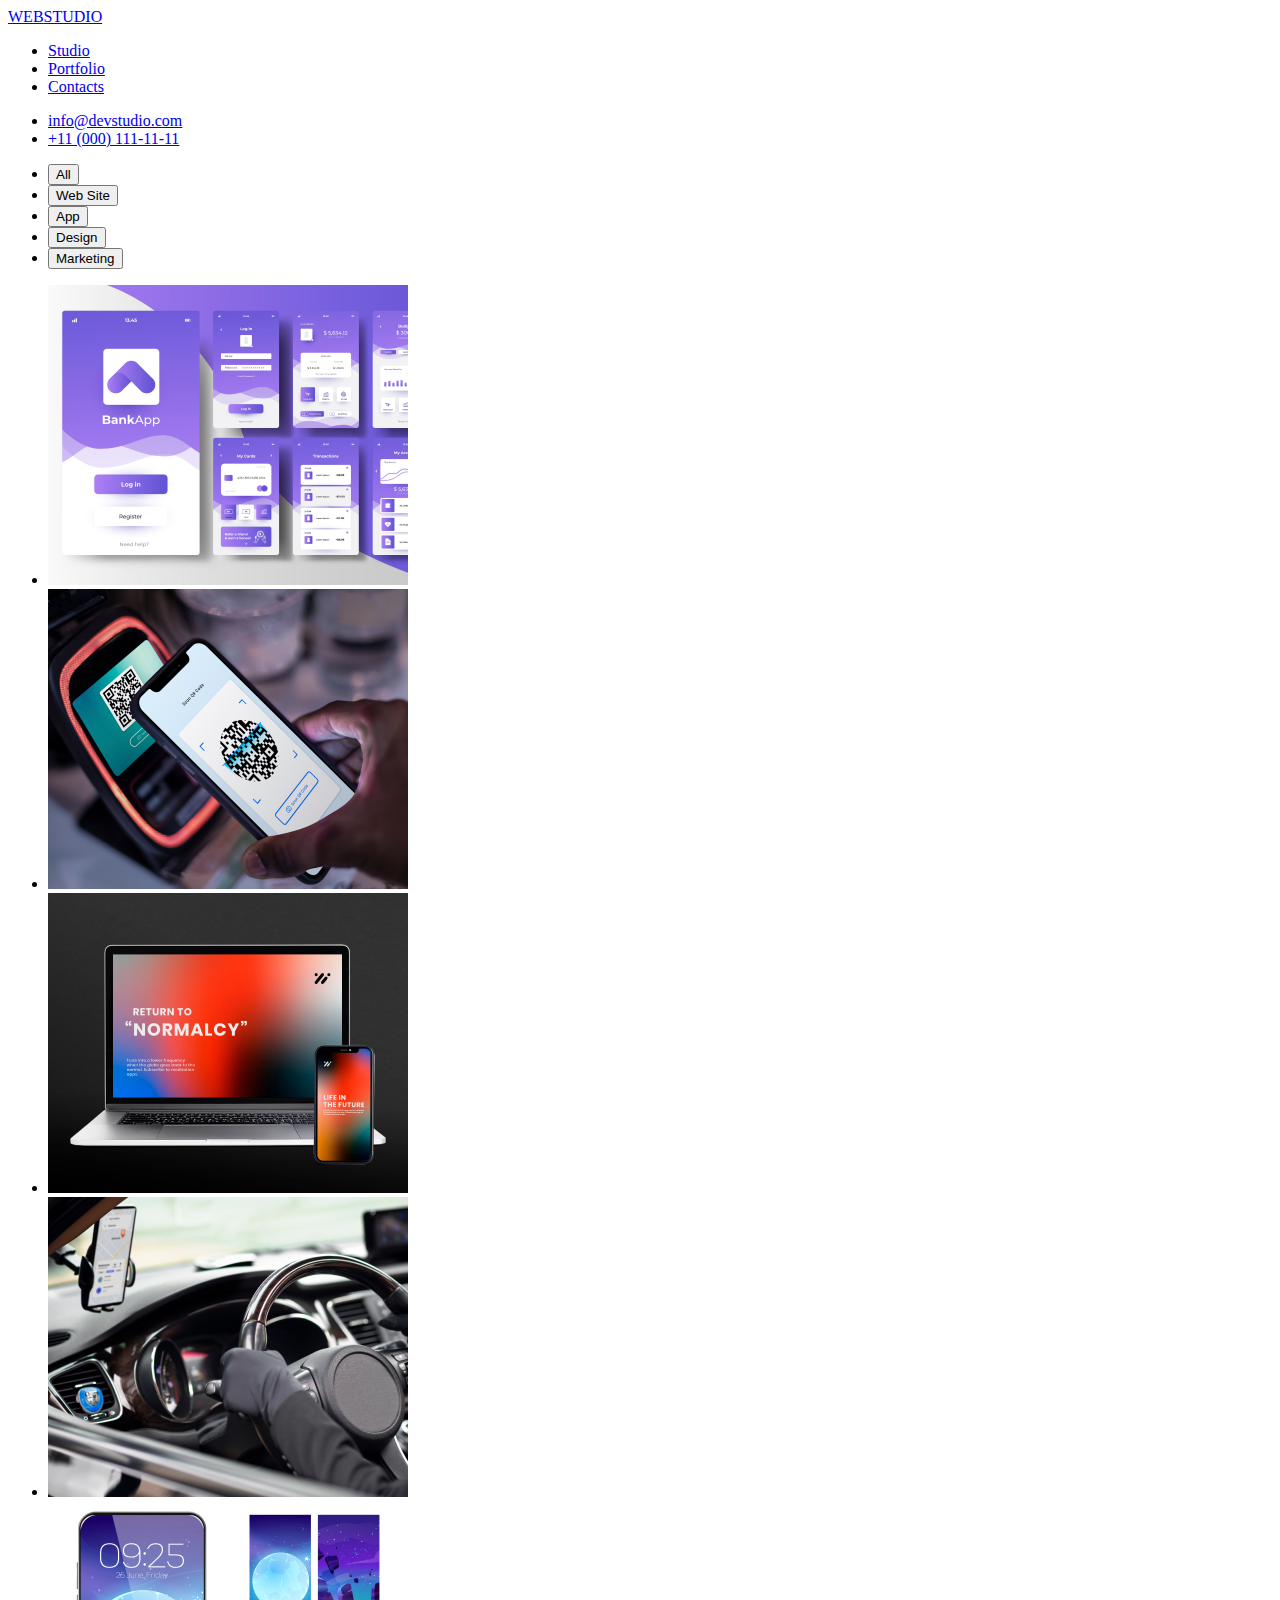
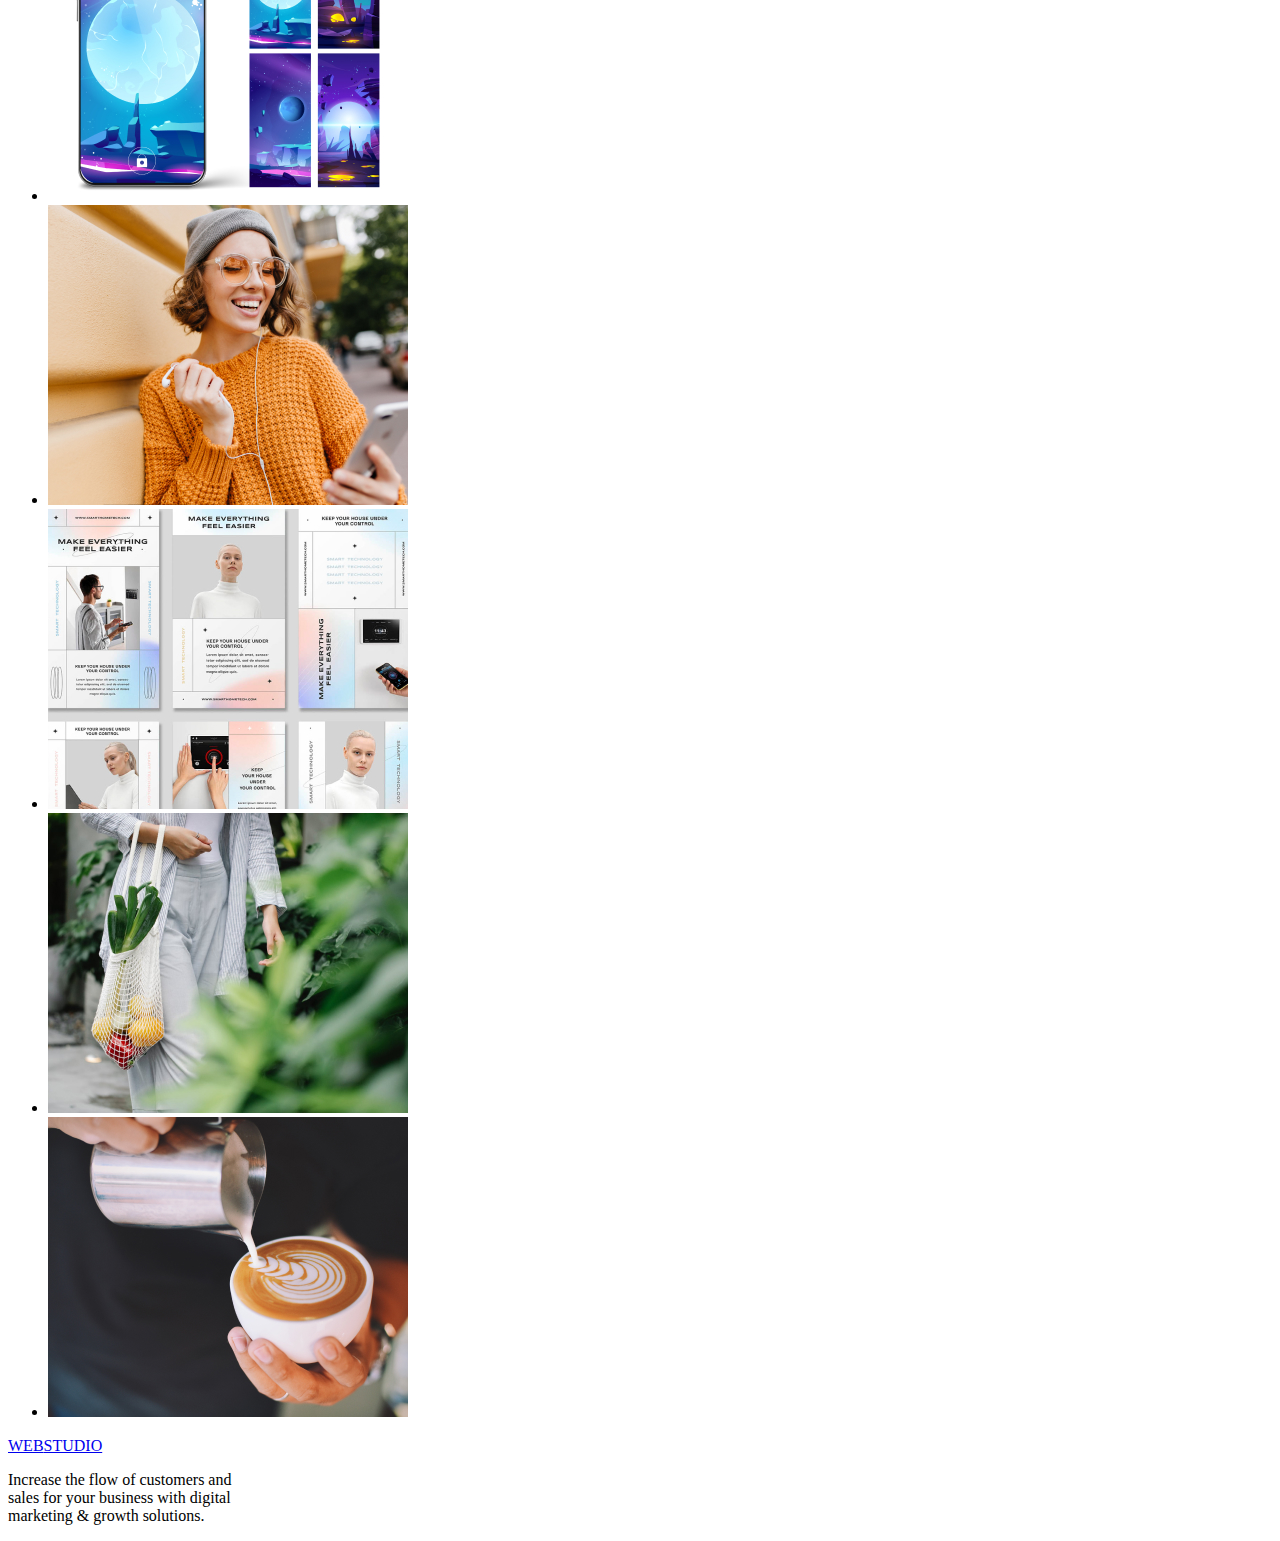
==== portfolio.html @ 727b055b "Initial commit" ====
<!DOCTYPE html>
<html lang="en">
  <head>
    <meta charset="UTF-8" />
    <meta name="viewport" content="width=device-width, initial-scale=1.0" />
    <title>Portfolio</title>
  </head>
  <body>
    <header>
      <nav class="main">
        <a href="#" class="logo"><span>WEB</span>STUDIO</a>
        <ul class="main-navigation">
          <li><a href="./index.html">Studio</a></li>
          <li><a href="/">Portfolio</a></li>
          <li><a href="#">Contacts</a></li>
        </ul>
      </nav>

      <!-- 
        contacts
      -->

      <ul class="main-contacts">
        <li>
          <a href="mailto:info@devstudio.com" class="">info@devstudio.com</a>
        </li>
        <li><a href="tel:+11(000)111-11-11">+11 (000) 111-11-11</a></li>
      </ul>
    </header>

    <!-- 
      main
      -->
    <main>
      <section>
        <ul>
          <li><button type="button">All</button></li>
          <li><button type="button">Web Site</button></li>
          <li><button type="button">App</button></li>
          <li><button type="button">Design</button></li>
          <li><button type="button">Marketing</button></li>
        </ul>
      </section>

      <section>
        <ul>
          <li>
            <img
              src="images/bank-interface.jpg"
              alt="Banking App Interface Concept"
              width="360"
            />
          </li>
          <li>
            <img src="images/cashless.jpg" alt="Cashless Payment" width="360" />
          </li>
          <li>
            <img
              src="images/meditation-app.jpg"
              alt="Meditation App"
              width="360"
            />
          </li>
          <li>
            <img src="images/taxi-service.jpg" alt="Taxi Service" width="360" />
          </li>
          <li>
            <img
              src="images/phone-screen.jpg"
              alt="Screen Illustrations"
              width="360"
            />
          </li>
          <li>
            <img src="images/happy.jpg" alt="Happy person" width="360" />
          </li>
          <li>
            <img
              src="images/instagram-concept.jpg"
              alt="Instagram Concept"
              width="360"
            />
          </li>
          <li>
            <img src="images/organic-food.jpg" alt="Organic Food" width="360" />
          </li>
          <li>
            <img src="images/coffee.jpg" alt="Coffee" width="360" />
          </li>
        </ul>
      </section>
    </main>
    <!-- 
        main
      -->
    <footer>
      <a href="#"><span>WEB</span>STUDIO</a>
      <p>
        Increase the flow of customers and<br />
        sales for your business with digital<br />
        marketing & growth solutions.
      </p>
    </footer>
  </body>
</html>
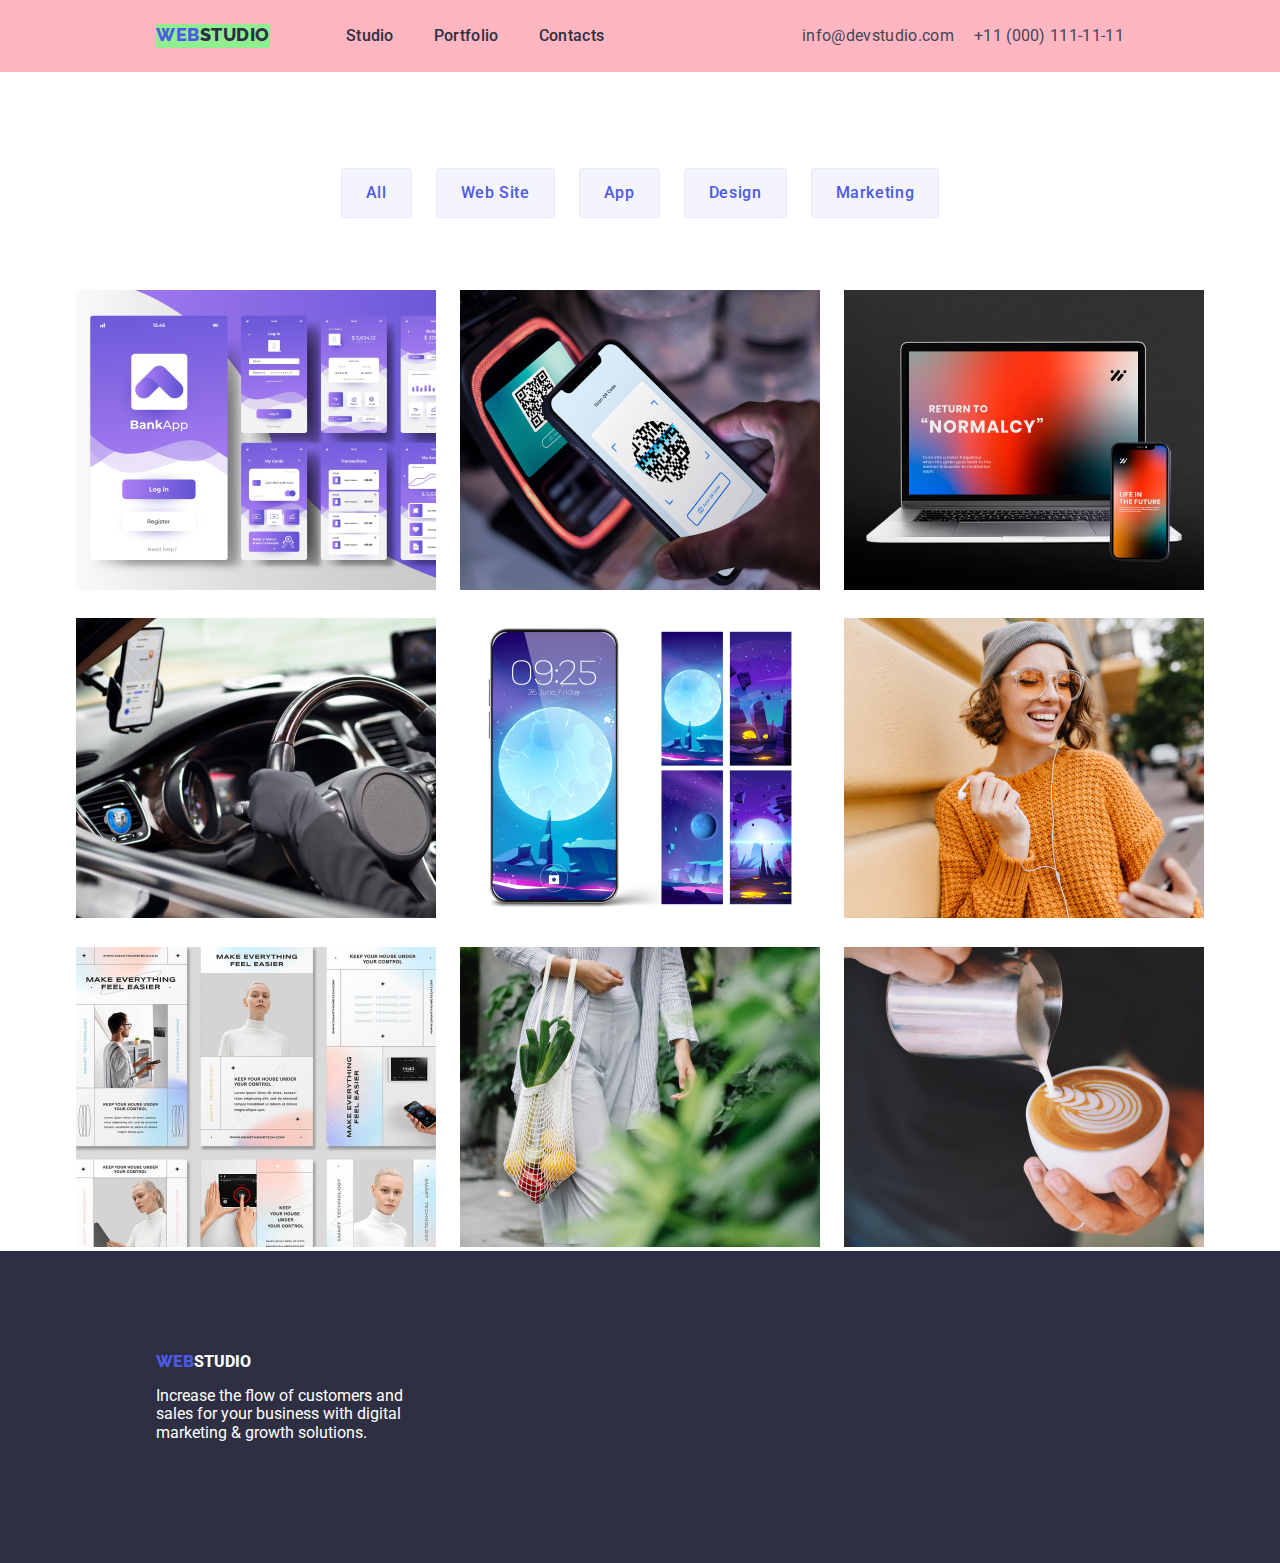
==== commit 4c81056a: "edit" ====
--- a/portfolio.html
+++ b/portfolio.html
@@ -3,21 +3,38 @@
   <head>
     <meta charset="UTF-8" />
     <meta name="viewport" content="width=device-width, initial-scale=1.0" />
-    <title>Portfolio</title>
+    <title>Web Studio</title>
+
+    <link rel="preconnect" href="https://fonts.googleapis.com" />
+    <link rel="preconnect" href="https://fonts.gstatic.com" crossorigin />
+    <link
+      href="https://fonts.googleapis.com/css2?family=Raleway:wght@800&family=Roboto:wght@400;500;700;900&display=swap"
+      rel="stylesheet"
+    />
+
+    <link
+      rel="stylesheet"
+      href="https://cdnjs.cloudflare.com/ajax/libs/modern-normalize/1.0.0/modern-normalize.min.css"
+    />
+    <link rel="stylesheet" href="./css/styles.css" />
   </head>
   <body>
     <header>
+      <!-- 
+        HEADER
+      -->
+
       <nav class="main">
         <a href="#" class="logo"><span>WEB</span>STUDIO</a>
         <ul class="main-navigation">
           <li><a href="./index.html">Studio</a></li>
-          <li><a href="/">Portfolio</a></li>
+          <li><a href="./portfolio.html">Portfolio</a></li>
           <li><a href="#">Contacts</a></li>
         </ul>
       </nav>
 
       <!-- 
-        contacts
+        CONTACTS
       -->
 
       <ul class="main-contacts">
@@ -33,17 +50,17 @@
       -->
     <main>
       <section>
-        <ul>
-          <li><button type="button">All</button></li>
-          <li><button type="button">Web Site</button></li>
-          <li><button type="button">App</button></li>
-          <li><button type="button">Design</button></li>
-          <li><button type="button">Marketing</button></li>
+        <ul class="btn-port-list">
+          <li><button type="button" class="btn-port">All</button></li>
+          <li><button type="button" class="btn-port">Web Site</button></li>
+          <li><button type="button" class="btn-port">App</button></li>
+          <li><button type="button" class="btn-port">Design</button></li>
+          <li><button type="button" class="btn-port">Marketing</button></li>
         </ul>
       </section>
 
-      <section>
-        <ul>
+      <section class="option">
+        <ul class="option-list">
           <li>
             <img
               src="images/bank-interface.jpg"
@@ -94,12 +111,14 @@
         main
       -->
     <footer>
-      <a href="#"><span>WEB</span>STUDIO</a>
-      <p>
-        Increase the flow of customers and<br />
-        sales for your business with digital<br />
-        marketing & growth solutions.
-      </p>
+      <div>
+        <a href="#"><span>WEB</span>STUDIO</a>
+        <p>
+          Increase the flow of customers and<br />
+          sales for your business with digital<br />
+          marketing & growth solutions.
+        </p>
+      </div>
     </footer>
   </body>
 </html>
--- a/css/styles.css
+++ b/css/styles.css
@@ -0,0 +1,388 @@
+:root {
+  --IRIS: #4d5ae5;
+  --NAVYBLUE: #2e2f42;
+  --OCEAN: #404bbf;
+  --SLATE: #434455;
+  --CLOUD: #f4f4fd;
+  --CORNFLOWER: #e7e9fc;
+}
+
+/* Global styles */
+
+body {
+  font-family: Roboto, sans-serif;
+}
+
+ul {
+  list-style: none;
+  padding: 0;
+  margin: 0;
+}
+
+a {
+  text-decoration: none;
+}
+
+/* Start of Header */
+
+header {
+  display: flex;
+  justify-content: space-between;
+  height: 72px;
+  background-color: lightpink;
+  margin-bottom: 0;
+  align-items: center;
+}
+
+.main {
+  display: flex;
+  margin-left: 156px;
+}
+
+.main-navigation {
+  margin-top: 0px;
+  margin-bottom: 0px;
+  list-style: none;
+  display: flex;
+}
+
+.main-contacts {
+  display: flex;
+  margin-right: 136px;
+}
+
+.logo {
+  text-decoration: none;
+  color: var(--NAVYBLUE);
+  font-size: 18px;
+  font-family: Raleway;
+  font-weight: 800;
+  margin-bottom: 0px;
+  line-height: 21px;
+  letter-spacing: 0.54px;
+  display: flex;
+  background-color: lightgreen;
+  margin-right: 56px;
+}
+.logo span {
+  color: var(--IRIS);
+}
+
+.main-navigation a:hover,
+.main-navigation a:focus {
+  color: var(--OCEAN);
+}
+
+.main-contacts a:hover,
+.main-contacts a:focus {
+  color: var(--OCEAN);
+}
+
+.main-navigation > li > a {
+  color: var(--NAVYBLUE);
+  font-size: 16px;
+  font-family: Roboto;
+  font-weight: 500;
+  line-height: 24px;
+  letter-spacing: 0.32px;
+  padding: 20px;
+}
+
+.main-navigation:active {
+  color: var(--OCEAN);
+}
+
+.main-contacts > li > a {
+  color: var(--SLATE);
+  line-height: 24px;
+  letter-spacing: 0.32px;
+  margin-right: 20px;
+}
+
+/* END OF HEADER */
+
+/* START OF BIG HEADING */
+
+.title {
+  background-color: var(--NAVYBLUE);
+  margin-top: 0;
+  height: 600px;
+  display: flex;
+  flex-direction: column;
+  align-items: center;
+  justify-content: center;
+}
+
+.title-text {
+  display: flex;
+  color: white;
+  font-size: 56px;
+  font-weight: 700;
+  line-height: 60px;
+  letter-spacing: 1.12px;
+  text-align: center;
+  margin: 0 0 48px 0;
+}
+
+.btn:hover,
+.btn:focus {
+  background-color: var(--OCEAN);
+}
+
+.btn {
+  color: white;
+  background-color: var(--IRIS);
+  font-family: inherit;
+  font-weight: 500;
+  border-width: 0;
+  line-height: 24px;
+  letter-spacing: 0.64px;
+  border-radius: 4px;
+  display: flex;
+  box-shadow: 0px 4px 4px 0px rgba(0, 0, 0, 0.15);
+  padding: 16px 32px;
+  font-size: 16px;
+}
+
+/* END OF BIG HEADING */
+
+/* START OF SOLUTIONS SECTION */
+
+.solutions {
+  display: flex;
+  background-color: lightgreen;
+  justify-content: center;
+  margin-top: 120px;
+  height: 104px;
+}
+
+.solutions h3 {
+  color: var(--NAVYBLUE);
+  font-size: 20px;
+  font-family: Roboto;
+  font-weight: 500;
+  line-height: 24px;
+  letter-spacing: 0.4px;
+}
+
+.solutions-main {
+  margin-top: 0;
+  display: flex;
+  gap: 24px;
+  justify-content: center;
+  align-items: center;
+}
+
+.solutions h3 {
+  margin: 0;
+}
+
+h3 {
+  background-color: lightgray;
+}
+
+.solutions-sub {
+  display: flex;
+  width: 264px;
+  height: 104px;
+  flex-direction: column;
+  gap: 8px;
+  box-sizing: border-box;
+}
+
+.solutions p {
+  color: var(--SLATE);
+  line-height: 24px;
+  letter-spacing: 0.32px;
+  font-family: Roboto;
+  font-size: 16px;
+  font-style: normal;
+  font-weight: 400;
+  background-color: lightsalmon;
+  margin: 0;
+}
+
+/* END OF SOLUTIONS SECTION */
+
+/*
+        WHAT ARE WE DOING
+      */
+
+.services h2,
+.team h2 {
+  text-align: center;
+  color: var(--NAVYBLUE);
+  font-weight: 700;
+  font-size: 36px;
+  font-family: Roboto;
+  font-style: normal;
+  text-transform: capitalize;
+  line-height: 40px;
+  letter-spacing: 0.72px;
+  background-color: lightseagreen;
+  margin-top: 120px;
+  margin-bottom: 72px;
+}
+
+.team {
+  background-color: var();
+}
+
+.services-list {
+  display: flex;
+  flex-direction: row;
+  gap: 24px;
+  justify-content: center;
+  background-color: lightgoldenrodyellow;
+}
+.team-list > li {
+  background-color: white;
+}
+
+.services-list li img {
+  display: block;
+}
+
+/*
+        WHAT ARE WE DOING
+      */
+
+/*
+        OUR TEAM
+      */
+
+.team {
+  display: flex;
+  align-items: center;
+  flex-direction: column;
+  background-color: var(--CLOUD);
+  margin-top: 120px;
+  height: 732px;
+  box-sizing: border-box;
+}
+
+.team h3 {
+  color: var(--NAVYBLUE);
+  font-weight: 500;
+  font-size: 20px;
+  font-family: Roboto;
+  line-height: 24px;
+  letter-spacing: 0.4px;
+}
+
+.team-list {
+  display: flex;
+  flex-direction: row;
+  gap: 24px;
+}
+
+.team-list > li {
+  display: flex;
+  flex-direction: column;
+  height: 380px;
+  width: 264px;
+}
+
+.team-list > li > div {
+  display: inline-flex;
+  padding-bottom: 0px;
+  flex-direction: column;
+  justify-content: center;
+  align-items: center;
+  background-color: lightcyan;
+  flex-grow: 1;
+  gap: 8px;
+}
+
+.team-list h3,
+.team-list p {
+  margin: 0px;
+}
+
+.team p {
+  color: var(--SLATE);
+  font-family: Roboto;
+  line-height: 24px;
+  letter-spacing: 0.32px;
+}
+
+/*
+     END   OUR TEAM
+      */
+
+footer,
+footer a {
+  background-color: var(--NAVYBLUE);
+  color: white;
+}
+
+footer {
+  height: 312px;
+}
+
+footer span {
+  color: var(--IRIS);
+  font-family: Raleway;
+  font-weight: 800;
+}
+
+footer a {
+  font-weight: 800;
+}
+
+footer > div {
+  display: flex;
+  box-sizing: border-box;
+  flex-direction: column;
+  align-items: flex-start;
+  margin-left: 156px;
+}
+
+footer > div > a {
+  margin-top: 101.5px;
+}
+
+/*
+     PORTFOLIO
+      */
+
+.btn-port:hover,
+.btn-port:focus {
+  background-color: var(--OCEAN);
+}
+
+.btn-port {
+  color: var(--IRIS);
+  background-color: var(--CLOUD, #f4f4fd);
+  font-family: inherit;
+  font-weight: 500;
+  border: 1px solid var(--CORNFLOWER);
+  line-height: 24px;
+  letter-spacing: 0.64px;
+  border-radius: 4px;
+  display: flex;
+  padding: 12px 24px;
+  font-size: 16px;
+  flex-direction: row;
+}
+
+.btn-port-list {
+  margin-top: 96px;
+  margin-bottom: 72px;
+  display: flex;
+  flex-direction: row;
+  justify-content: center;
+  gap: 24px;
+}
+
+.option-list {
+  display: flex;
+  flex-direction: row;
+  flex-wrap: wrap;
+  gap: 24px;
+  flex-basis: calc((100% - 40px) / 3);
+  justify-content: center;
+}
+
+.option {
+}
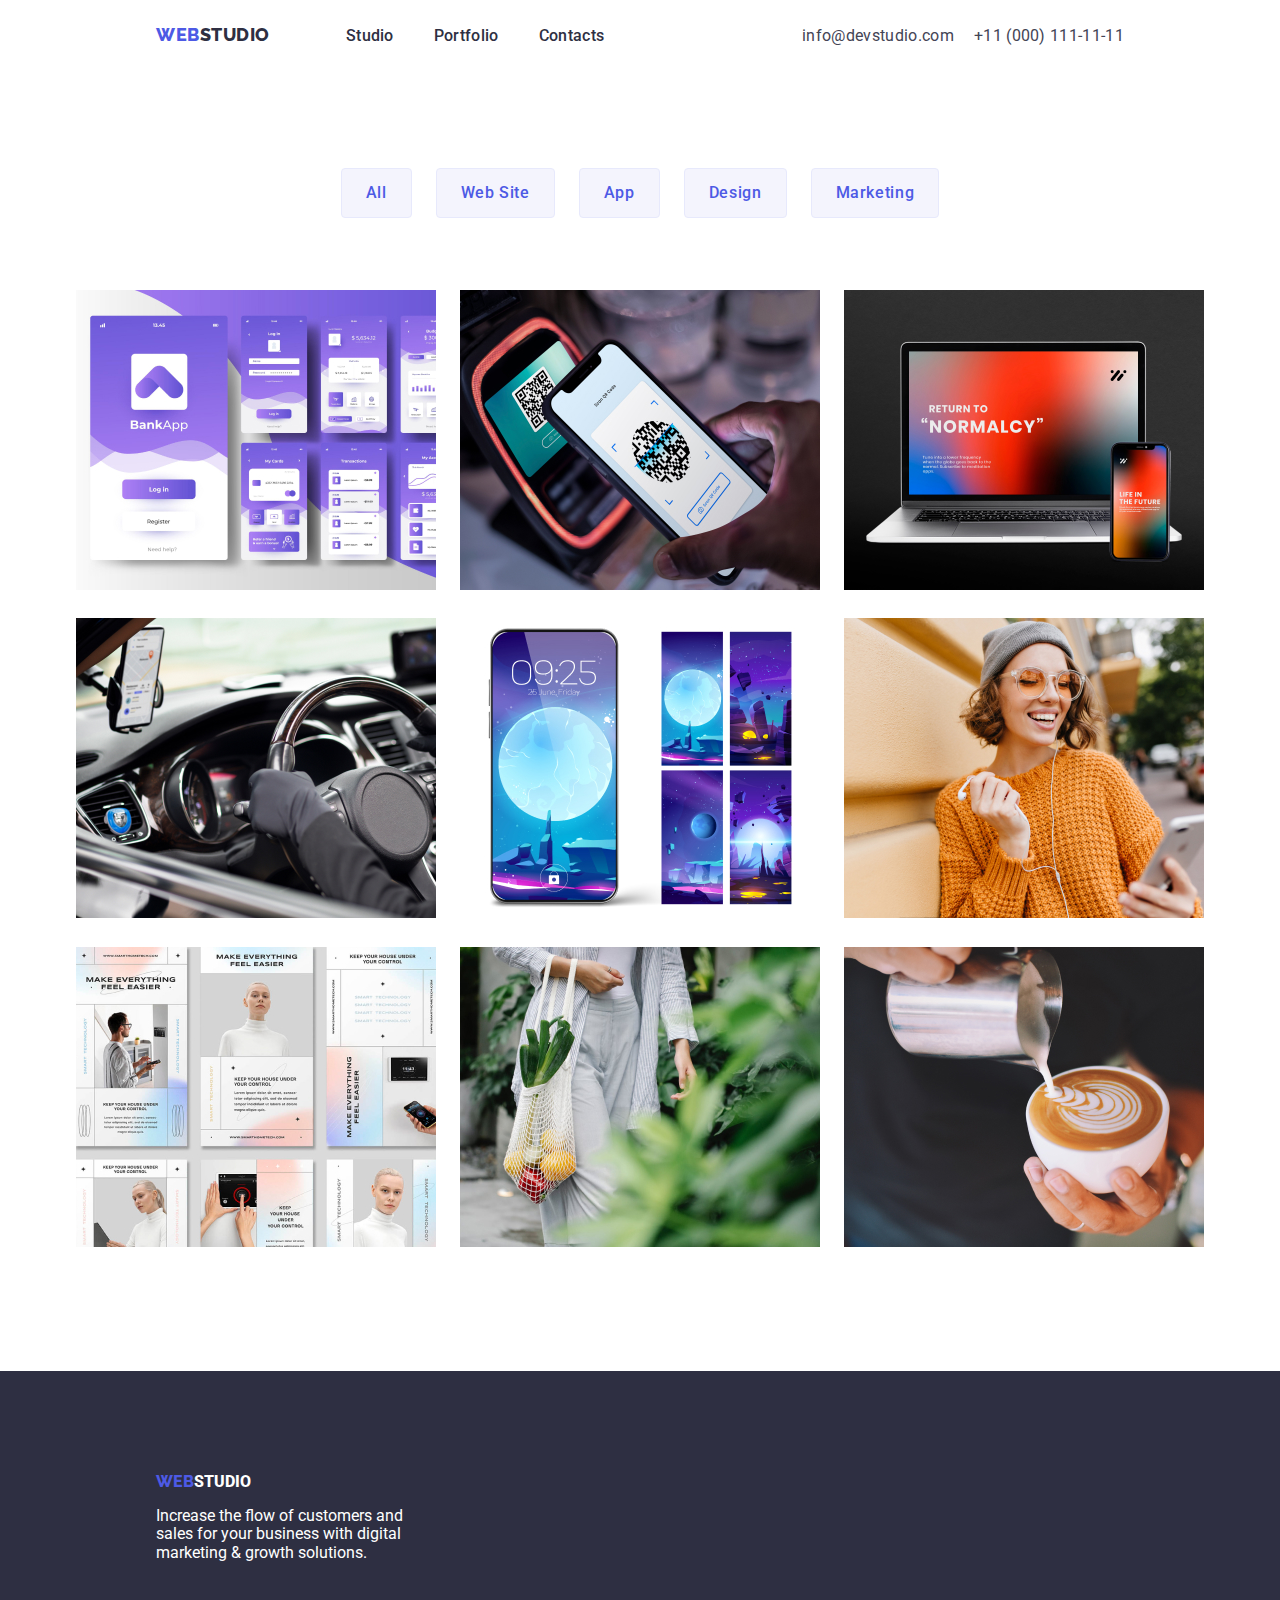
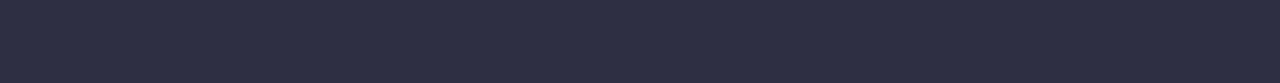
==== commit a53774a1: "final" ====
--- a/portfolio.html
+++ b/portfolio.html
@@ -110,7 +110,7 @@
     <!-- 
         main
       -->
-    <footer>
+    <footer class="ftr">
       <div>
         <a href="#"><span>WEB</span>STUDIO</a>
         <p>
--- a/css/styles.css
+++ b/css/styles.css
@@ -29,7 +29,6 @@
   display: flex;
   justify-content: space-between;
   height: 72px;
-  background-color: lightpink;
   margin-bottom: 0;
   align-items: center;
 }
@@ -61,7 +60,6 @@
   line-height: 21px;
   letter-spacing: 0.54px;
   display: flex;
-  background-color: lightgreen;
   margin-right: 56px;
 }
 .logo span {
@@ -150,7 +148,6 @@
 
 .solutions {
   display: flex;
-  background-color: lightgreen;
   justify-content: center;
   margin-top: 120px;
   height: 104px;
@@ -178,7 +175,6 @@
 }
 
 h3 {
-  background-color: lightgray;
 }
 
 .solutions-sub {
@@ -198,7 +194,6 @@
   font-size: 16px;
   font-style: normal;
   font-weight: 400;
-  background-color: lightsalmon;
   margin: 0;
 }
 
@@ -219,7 +214,6 @@
   text-transform: capitalize;
   line-height: 40px;
   letter-spacing: 0.72px;
-  background-color: lightseagreen;
   margin-top: 120px;
   margin-bottom: 72px;
 }
@@ -233,7 +227,6 @@
   flex-direction: row;
   gap: 24px;
   justify-content: center;
-  background-color: lightgoldenrodyellow;
 }
 .team-list > li {
   background-color: white;
@@ -289,7 +282,6 @@
   flex-direction: column;
   justify-content: center;
   align-items: center;
-  background-color: lightcyan;
   flex-grow: 1;
   gap: 8px;
 }
@@ -384,5 +376,6 @@
   justify-content: center;
 }
 
-.option {
-}
+.ftr {
+  margin-top: 120px;
+}
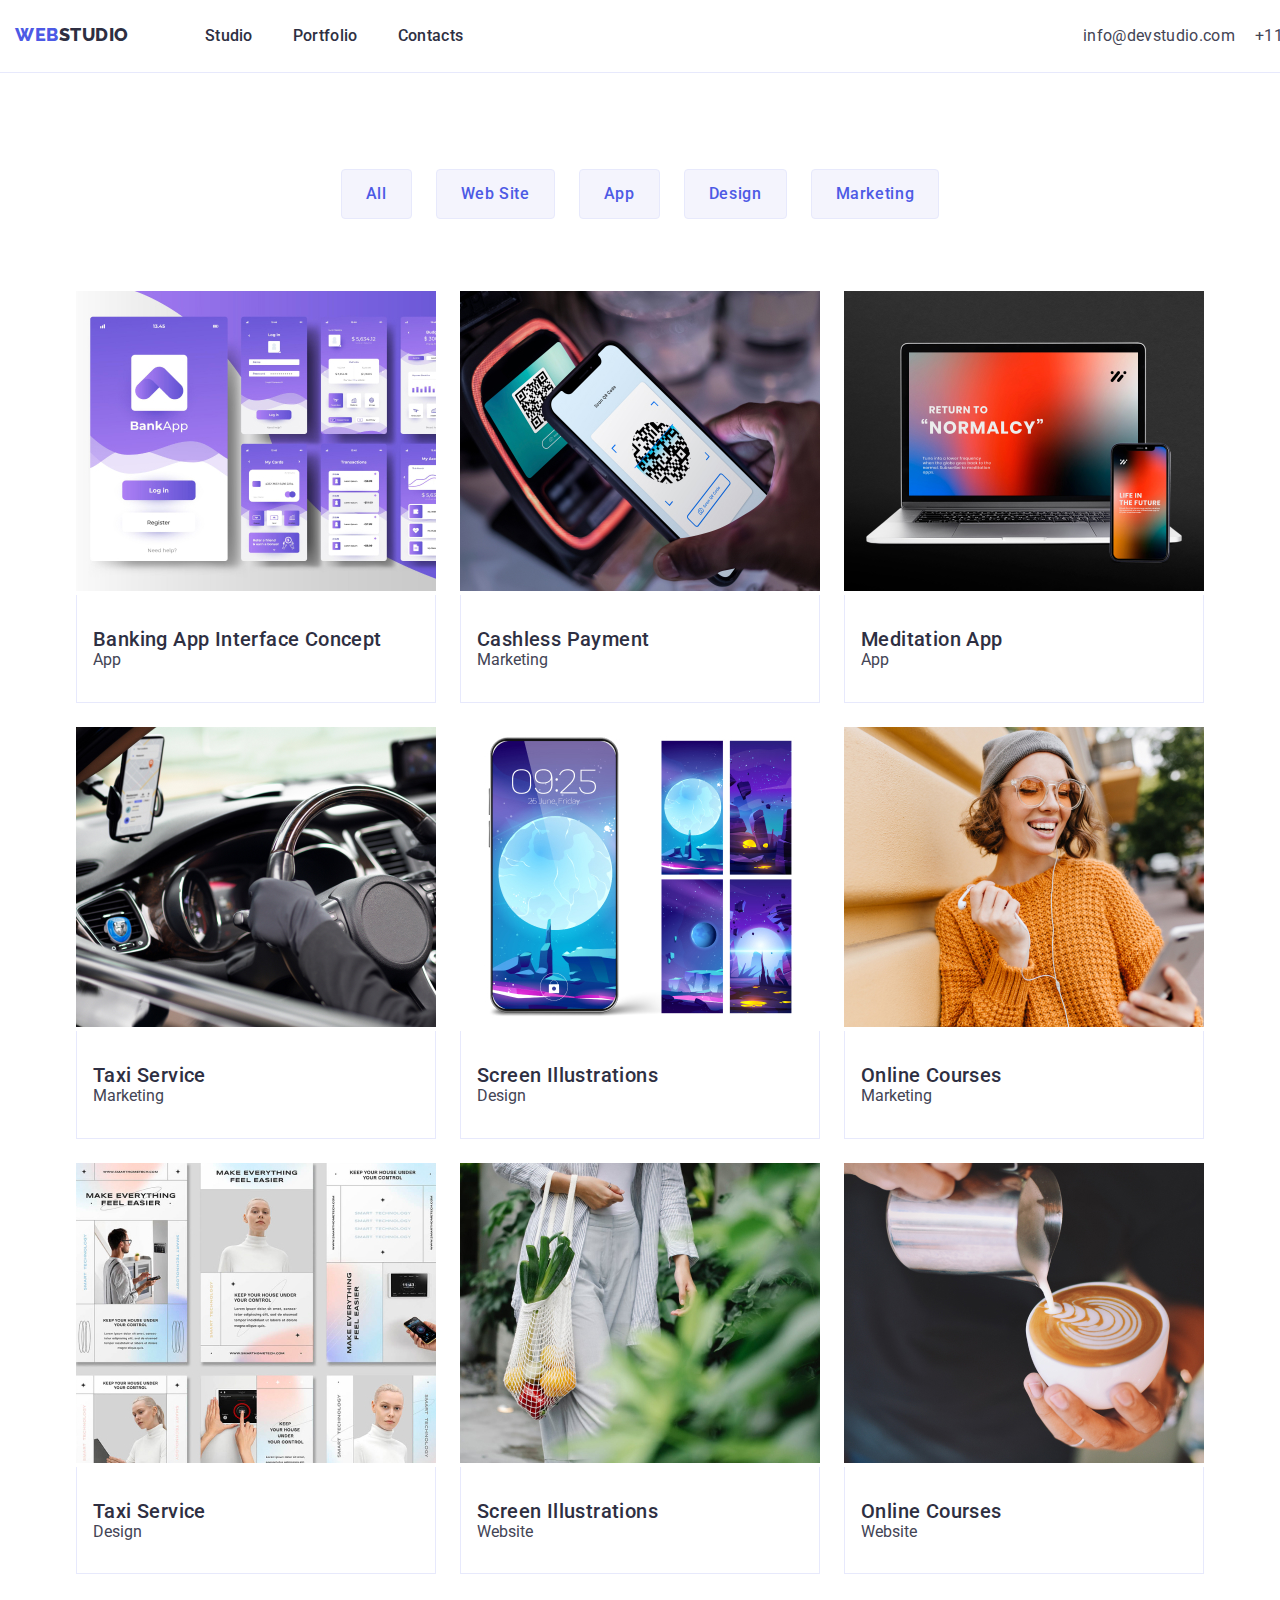
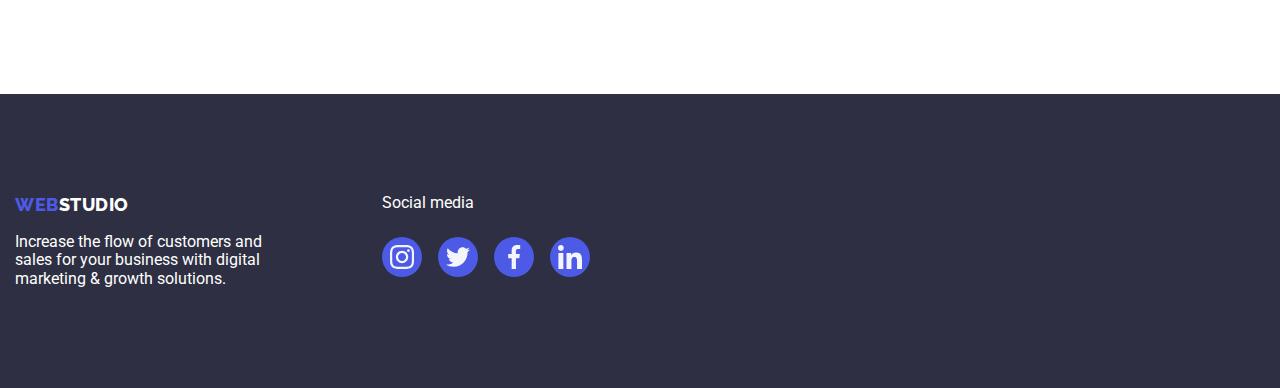
==== commit 0ac479e9: "final" ====
--- a/portfolio.html
+++ b/portfolio.html
@@ -20,29 +20,23 @@
   </head>
   <body>
     <header>
-      <!-- 
-        HEADER
-      -->
-
-      <nav class="main">
-        <a href="#" class="logo"><span>WEB</span>STUDIO</a>
-        <ul class="main-navigation">
-          <li><a href="./index.html">Studio</a></li>
-          <li><a href="./portfolio.html">Portfolio</a></li>
-          <li><a href="#">Contacts</a></li>
+      <div class="container header-container">
+        <nav class="main">
+          <a href="#" class="logo"><span>WEB</span>STUDIO</a>
+          <ul class="main-navigation">
+            <li><a href="./index.html">Studio</a></li>
+            <li><a href="./portfolio.html">Portfolio</a></li>
+            <li><a href="#">Contacts</a></li>
+          </ul>
+        </nav>
+        <!--contacts-->
+        <ul class="main-contacts">
+          <li>
+            <a href="mailto:info@devstudio.com" class="">info@devstudio.com</a>
+          </li>
+          <li><a href="tel:+11(000)111-11-11">+11 (000) 111-11-11</a></li>
         </ul>
-      </nav>
-
-      <!-- 
-        CONTACTS
-      -->
-
-      <ul class="main-contacts">
-        <li>
-          <a href="mailto:info@devstudio.com" class="">info@devstudio.com</a>
-        </li>
-        <li><a href="tel:+11(000)111-11-11">+11 (000) 111-11-11</a></li>
-      </ul>
+      </div>
     </header>
 
     <!-- 
@@ -67,9 +61,19 @@
               alt="Banking App Interface Concept"
               width="360"
             />
+            <div class="option-list-description">
+              <h3 class="option-list-title titles">
+                Banking App Interface Concept
+              </h3>
+              <p class="option-list-bottom-text bottom-text">App</p>
+            </div>
           </li>
           <li>
             <img src="images/cashless.jpg" alt="Cashless Payment" width="360" />
+            <div class="option-list-description">
+              <h3 class="option-list-title titles">Cashless Payment</h3>
+              <p class="option-list-bottom-text bottom-text">Marketing</p>
+            </div>
           </li>
           <li>
             <img
@@ -77,9 +81,17 @@
               alt="Meditation App"
               width="360"
             />
+            <div class="option-list-description">
+              <h3 class="option-list-title titles">Meditation App</h3>
+              <p class="option-list-bottom-text bottom-text">App</p>
+            </div>
           </li>
           <li>
             <img src="images/taxi-service.jpg" alt="Taxi Service" width="360" />
+            <div class="option-list-description">
+              <h3 class="option-list-title titles">Taxi Service</h3>
+              <p class="option-list-bottom-text bottom-text">Marketing</p>
+            </div>
           </li>
           <li>
             <img
@@ -87,9 +99,17 @@
               alt="Screen Illustrations"
               width="360"
             />
+            <div class="option-list-description">
+              <h3 class="option-list-title titles">Screen Illustrations</h3>
+              <p class="option-list-bottom-text bottom-text">Design</p>
+            </div>
           </li>
           <li>
             <img src="images/happy.jpg" alt="Happy person" width="360" />
+            <div class="option-list-description">
+              <h3 class="option-list-title titles">Online Courses</h3>
+              <p class="option-list-bottom-text bottom-text">Marketing</p>
+            </div>
           </li>
           <li>
             <img
@@ -97,12 +117,24 @@
               alt="Instagram Concept"
               width="360"
             />
+            <div class="option-list-description">
+              <h3 class="option-list-title titles">Taxi Service</h3>
+              <p class="option-list-bottom-text bottom-text">Design</p>
+            </div>
           </li>
           <li>
             <img src="images/organic-food.jpg" alt="Organic Food" width="360" />
+            <div class="option-list-description">
+              <h3 class="option-list-title titles">Screen Illustrations</h3>
+              <p class="option-list-bottom-text bottom-text">Website</p>
+            </div>
           </li>
           <li>
             <img src="images/coffee.jpg" alt="Coffee" width="360" />
+            <div class="option-list-description">
+              <h3 class="option-list-title titles">Online Courses</h3>
+              <p class="option-list-bottom-text bottom-text">Website</p>
+            </div>
           </li>
         </ul>
       </section>
@@ -110,14 +142,52 @@
     <!-- 
         main
       -->
-    <footer class="ftr">
-      <div>
-        <a href="#"><span>WEB</span>STUDIO</a>
-        <p>
-          Increase the flow of customers and<br />
-          sales for your business with digital<br />
-          marketing & growth solutions.
-        </p>
+    <footer>
+      <div class="container footer-container">
+        <div class="footer-logo">
+          <a href="#"><span>WEB</span>STUDIO</a>
+          <p class="footer-text">
+            Increase the flow of customers and<br />
+            sales for your business with digital<br />
+            marketing & growth solutions.
+          </p>
+        </div>
+        <div class="footer-socials">
+          <p class="footer-socials-text text">Social media</p>
+          <ul class="footer-list list">
+            <li class="footer-socials-item">
+              <a href="#" class="footer-socials-link">
+                <svg class="footer-socials-svg" width="24" height="24">
+                  <use href="./images/icons.svg#instagram"></use>
+                </svg>
+              </a>
+            </li>
+
+            <li class="footer-socials-item">
+              <a href="#" class="footer-socials-link">
+                <svg class="footer-socials-svg" width="24" height="24">
+                  <use href="./images/icons.svg#twitter"></use>
+                </svg>
+              </a>
+            </li>
+
+            <li class="footer-socials-item">
+              <a href="#" class="footer-socials-link">
+                <svg class="footer-socials-svg" width="24" height="24">
+                  <use href="./images/icons.svg#facebook"></use>
+                </svg>
+              </a>
+            </li>
+
+            <li class="footer-socials-item">
+              <a href="#" class="footer-socials-link">
+                <svg class="footer-socials-svg" width="24" height="24">
+                  <use href="./images/icons.svg#linkedin"></use>
+                </svg>
+              </a>
+            </li>
+          </ul>
+        </div>
       </div>
     </footer>
   </body>
--- a/css/styles.css
+++ b/css/styles.css
@@ -5,6 +5,19 @@
   --SLATE: #434455;
   --CLOUD: #f4f4fd;
   --CORNFLOWER: #e7e9fc;
+  --GREEN: #31d0aa;
+  --WHITE: #ffffff;
+}
+
+/* CSS Reset */
+p,
+h1,
+h2,
+h3,
+h4,
+h5,
+h6 {
+  margin: 0;
 }
 
 /* Global styles */
@@ -23,9 +36,41 @@
   text-decoration: none;
 }
 
+.titles {
+  color: var(--NAVYBLUE);
+  font-weight: 500;
+  font-size: 20px;
+  font-family: Roboto;
+  line-height: 24px;
+  letter-spacing: 0.4px;
+}
+
+.container {
+  width: 1440px;
+  padding: 0 15px;
+  margin: 0 auto;
+}
+
+h2 {
+  text-align: center;
+  color: var(--NAVYBLUE);
+  font-weight: 700;
+  font-size: 36px;
+  font-family: Roboto;
+  font-style: normal;
+  text-transform: capitalize;
+  line-height: 40px;
+  letter-spacing: 0.72px;
+  margin-bottom: 72px;
+}
+
 /* Start of Header */
 
 header {
+  border-bottom: 1px solid var(--CORNFLOWER);
+}
+
+.header-container {
   display: flex;
   justify-content: space-between;
   height: 72px;
@@ -35,7 +80,7 @@
 
 .main {
   display: flex;
-  margin-left: 156px;
+  /* margin-left: 156px; */
 }
 
 .main-navigation {
@@ -47,7 +92,6 @@
 
 .main-contacts {
   display: flex;
-  margin-right: 136px;
 }
 
 .logo {
@@ -101,14 +145,25 @@
 
 /* START OF BIG HEADING */
 
-.title {
-  background-color: var(--NAVYBLUE);
-  margin-top: 0;
-  height: 600px;
+.hero-section-container {
   display: flex;
   flex-direction: column;
   align-items: center;
   justify-content: center;
+}
+
+.hero-section {
+  padding-top: 188px;
+  padding-bottom: 188px;
+  background-image: linear-gradient(
+      to right,
+      rgba(46, 47, 66, 0.7),
+      rgba(46, 47, 66, 0.7)
+    ),
+    url(../images/hero-bg.png);
+  background-repeat: no-repeat;
+  background-position: center;
+  background-size: cover;
 }
 
 .title-text {
@@ -146,20 +201,23 @@
 
 /* START OF SOLUTIONS SECTION */
 
+.benefits-svg-box {
+  width: 264px;
+  height: 112px;
+  background-color: var(--CLOUD);
+  display: flex;
+  flex-shrink: 0;
+  justify-content: center;
+  align-items: center;
+  border-radius: 4px;
+  margin-bottom: 8px;
+}
+
 .solutions {
   display: flex;
   justify-content: center;
-  margin-top: 120px;
-  height: 104px;
-}
-
-.solutions h3 {
-  color: var(--NAVYBLUE);
-  font-size: 20px;
-  font-family: Roboto;
-  font-weight: 500;
-  line-height: 24px;
-  letter-spacing: 0.4px;
+  padding-top: 120px;
+  padding-bottom: 120px;
 }
 
 .solutions-main {
@@ -180,7 +238,6 @@
 .solutions-sub {
   display: flex;
   width: 264px;
-  height: 104px;
   flex-direction: column;
   gap: 8px;
   box-sizing: border-box;
@@ -203,25 +260,6 @@
         WHAT ARE WE DOING
       */
 
-.services h2,
-.team h2 {
-  text-align: center;
-  color: var(--NAVYBLUE);
-  font-weight: 700;
-  font-size: 36px;
-  font-family: Roboto;
-  font-style: normal;
-  text-transform: capitalize;
-  line-height: 40px;
-  letter-spacing: 0.72px;
-  margin-top: 120px;
-  margin-bottom: 72px;
-}
-
-.team {
-  background-color: var();
-}
-
 .services-list {
   display: flex;
   flex-direction: row;
@@ -236,6 +274,9 @@
   display: block;
 }
 
+.services {
+  padding-bottom: 120px;
+}
 /*
         WHAT ARE WE DOING
       */
@@ -245,22 +286,16 @@
       */
 
 .team {
+  background-color: var(--CLOUD);
+  padding-top: 120px;
+}
+
+.team-container {
   display: flex;
   align-items: center;
   flex-direction: column;
-  background-color: var(--CLOUD);
-  margin-top: 120px;
-  height: 732px;
   box-sizing: border-box;
-}
-
-.team h3 {
-  color: var(--NAVYBLUE);
-  font-weight: 500;
-  font-size: 20px;
-  font-family: Roboto;
-  line-height: 24px;
-  letter-spacing: 0.4px;
+  padding-bottom: 120px;
 }
 
 .team-list {
@@ -269,16 +304,59 @@
   gap: 24px;
 }
 
+.team-social-list {
+  display: flex;
+  justify-content: center;
+  gap: 24px;
+  margin-top: 8px;
+}
+
+.team-list-item {
+  background-color: var(--white-color);
+  border-radius: 0px 0px 4px 4px;
+  box-shadow: 0px 2px 1px 0px rgba(46, 47, 66, 0.08),
+    0px 1px 1px 0px rgba(46, 47, 66, 0.16),
+    0px 1px 6px 0px rgba(46, 47, 66, 0.08);
+}
+
+.team-list-item-details {
+  padding-top: 32px;
+  padding-bottom: 32px;
+}
+
+.team-social-item {
+  width: 40px;
+  height: 40px;
+}
+
+.team-social-link {
+  width: 100%;
+  height: 100%;
+  border-radius: 50%;
+  display: flex;
+  align-items: center;
+  justify-content: center;
+  background-color: var(--IRIS);
+  color: var(--CLOUD);
+}
+
+.team-social-svg {
+  fill: currentColor;
+}
+
+.team-social-link:hover,
+.team-social-link:focus {
+  background-color: var(--OCEAN);
+}
+
 .team-list > li {
   display: flex;
   flex-direction: column;
-  height: 380px;
   width: 264px;
 }
 
 .team-list > li > div {
   display: inline-flex;
-  padding-bottom: 0px;
   flex-direction: column;
   justify-content: center;
   align-items: center;
@@ -301,6 +379,56 @@
 /*
      END   OUR TEAM
       */
+
+/* CUSTOMERS */
+
+.customers-container {
+  padding-top: 120px;
+  padding-bottom: 120px;
+}
+
+.customers-list {
+  display: flex;
+  gap: 24px;
+  justify-content: center;
+}
+
+.customers-item {
+  /* width: calc((100% - 120px) / 6); */
+  /* flex-basis: calc((100% - 120px) / 6); */
+  width: 168px;
+  height: 88px;
+}
+
+.customers-link {
+  width: 100%;
+  height: 100%;
+
+  border: 1px solid #8e8f99;
+  border-radius: 5px;
+  display: flex;
+  justify-content: center;
+  align-items: center;
+  color: #8e8f99;
+}
+
+.customers-link:hover,
+.customers-link:focus {
+  border-color: var(--ocean-color);
+  color: var(--ocean-color);
+}
+
+.customers-svg {
+  width: 104px;
+  height: 56px;
+  fill: currentColor;
+}
+
+/* FOOTER */
+
+.footer-container {
+  display: flex;
+}
 
 footer,
 footer a {
@@ -309,29 +437,67 @@
 }
 
 footer {
-  height: 312px;
+  padding-top: 100px;
+  padding-bottom: 100px;
+}
+
+footer a {
+  font-family: "Raleway", sans-serif;
+  font-size: 18px;
+  font-style: normal;
+  font-weight: 800;
+  line-height: 21px; /* 116.667% */
+  letter-spacing: 0.54px;
+  text-transform: uppercase;
 }
 
 footer span {
   color: var(--IRIS);
-  font-family: Raleway;
-  font-weight: 800;
-}
-
-footer a {
-  font-weight: 800;
-}
-
-footer > div {
-  display: flex;
-  box-sizing: border-box;
-  flex-direction: column;
-  align-items: flex-start;
-  margin-left: 156px;
-}
-
-footer > div > a {
-  margin-top: 101.5px;
+}
+
+.footer-text {
+  margin-top: 17px;
+}
+
+.footer-list {
+  flex-wrap: wrap;
+  display: flex;
+  gap: 16px;
+  margin-top: 16px;
+}
+
+.footer-socials {
+  margin-left: 120px;
+}
+
+.footer-socials-text {
+  color: var(--WHITE);
+  display: flex;
+}
+
+.footer-socials-item {
+  width: 40px;
+  height: 40px;
+}
+
+.footer-socials-link {
+  width: 100%;
+  height: 100%;
+  border-radius: 50%;
+  display: flex;
+  align-items: center;
+  justify-content: center;
+  background-color: var(--IRIS);
+  margin-top: 8px;
+}
+
+.footer-socials-link:hover,
+.footer-socials-link:focus {
+  background-color: var(--GREEN);
+}
+
+.footer-socials-svg {
+  fill: var(--CLOUD);
 }
 
 /*
@@ -341,6 +507,7 @@
 .btn-port:hover,
 .btn-port:focus {
   background-color: var(--OCEAN);
+  color: white;
 }
 
 .btn-port {
@@ -376,6 +543,28 @@
   justify-content: center;
 }
 
+.option-list > li:hover,
+.option-list > li:focus {
+  background: var(--WHITE, #fff);
+  box-shadow: 0px 2px 1px 0px rgba(46, 47, 66, 0.08),
+    0px 1px 1px 0px rgba(46, 47, 66, 0.16),
+    0px 1px 6px 0px rgba(46, 47, 66, 0.08);
+}
+
+.option {
+  padding-bottom: 120px;
+}
+
+.option-list-description {
+  padding: 32px 16px;
+  border: 1px solid var(--CORNFLOWER);
+  border-top: none;
+}
+
+.bottom-text {
+  color: var(--SLATE);
+}
+
 .ftr {
   margin-top: 120px;
 }
